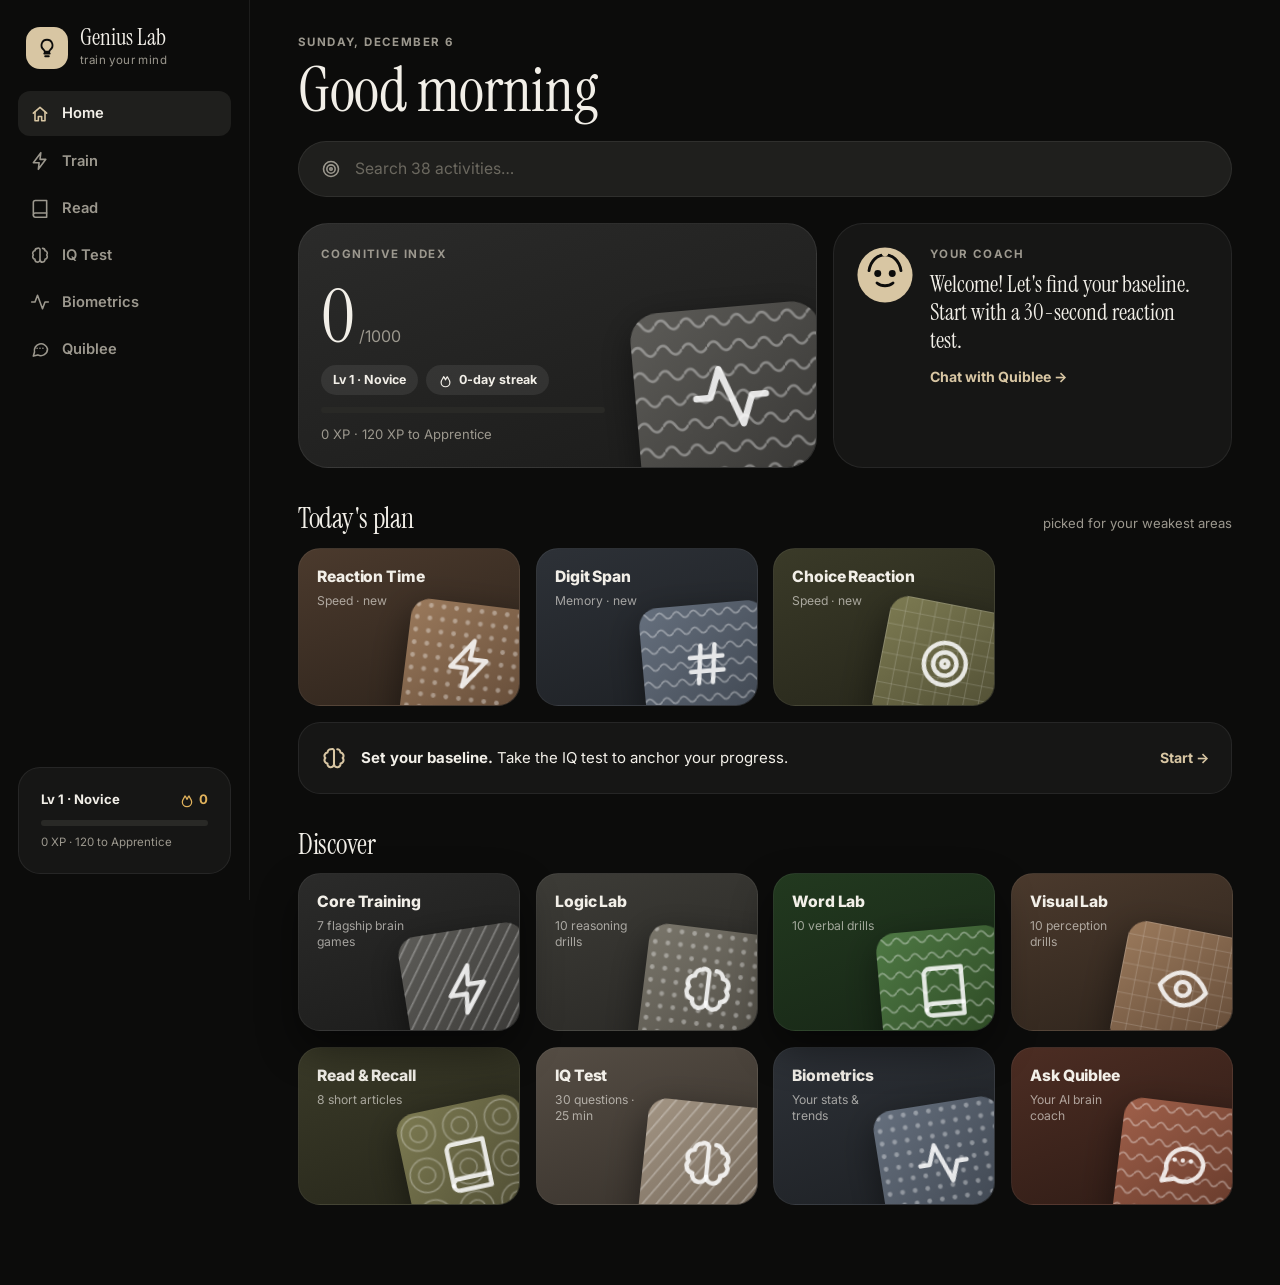
==== index.html @ 384ceb2b "Build Genius Lab brain-training app Turn the puzzle library into a full single-page app: seven core " ====
<!doctype html>
<html lang="en">
<head>
<meta charset="UTF-8">
<meta name="viewport" content="width=device-width, initial-scale=1.0, viewport-fit=cover">
<meta name="description" content="Genius Lab: train reaction time, memory, focus, maths and reading comprehension, and take a built-in IQ test.">
<meta name="theme-color" content="#0c0c0b">
<title>Genius Lab</title>
<link rel="preconnect" href="https://fonts.googleapis.com">
<link rel="preconnect" href="https://fonts.gstatic.com" crossorigin>
<link rel="stylesheet" href="https://fonts.googleapis.com/css2?family=Instrument+Serif:ital@0;1&family=Inter:wght@400;500;600;700;800&display=swap">
<link rel="stylesheet" href="app/style.css">
</head>
<body>
  <div class="shell">
    <aside class="sidebar">
      <a class="brand" href="#/">
        <div class="brand-badge" aria-hidden="true">
          <svg viewBox="0 0 24 24" fill="none" stroke="currentColor" stroke-width="2" stroke-linecap="round" stroke-linejoin="round"><path d="M9 18h6M10 21h4M12 3a6 6 0 0 0-3.6 10.8c.7.5 1.1 1.3 1.1 2.2h5c0-.9.4-1.7 1.1-2.2A6 6 0 0 0 12 3z"/></svg>
        </div>
        <div>
          <div class="brand-title">Genius Lab</div>
          <div class="brand-subtitle">train your mind</div>
        </div>
      </a>

      <nav class="side-nav" id="side-nav" aria-label="Main"></nav>

      <div class="side-level card" id="side-level"></div>
    </aside>

    <main class="view" id="view" tabindex="-1"></main>
  </div>

  <nav class="tabbar" id="tabbar" aria-label="Main"></nav>
  <div class="toast" id="toast" role="status" aria-live="polite"></div>

  <script src="app/js/core.js"></script>
  <script src="app/js/games-speed.js"></script>
  <script src="app/js/games-memory.js"></script>
  <script src="app/js/games-focus.js"></script>
  <script src="app/js/drills.js"></script>
  <script src="app/js/articles.js"></script>
  <script src="app/js/reading.js"></script>
  <script src="app/js/iq-questions.js"></script>
  <script src="app/js/iq.js"></script>
  <script src="app/js/biometrics.js"></script>
  <script src="app/js/coach.js"></script>
  <script src="app/js/pages.js"></script>
</body>
</html>
---- app/style.css ----
/* Genius Lab: a dark, earthy, tactile interface.
   Near-black canvas, muted stone/moss/clay tiles, serif display type,
   and tilted "objects" peeking out of each card. */

:root {
  color-scheme: dark;
  --bg: #0c0c0b;
  --surface: #161615;
  --surface-2: #1f1f1d;
  --surface-3: #292926;
  --line: rgba(255, 255, 255, 0.07);
  --line-strong: rgba(255, 255, 255, 0.13);
  --ink: #f2efe8;
  --ink-soft: #9c988e;
  --ink-faint: #6b685f;
  --sand: #d8c6a3;
  --accent: var(--sand);
  --good: #8fc27f;
  --bad: #e0735f;
  --warn: #e0b25c;
  --mx-gray: #8c887e;
  --mx-faint: rgba(255, 255, 255, 0.08);

  --c-speed: #e0b25c;
  --c-memory: #b59ad6;
  --c-focus: #d97a68;
  --c-numeracy: #7fb8a8;
  --c-verbal: #9cc08a;
  --c-reasoning: #c9b99a;
  --c-perception: #8fb3d9;

  --r-xl: 30px;
  --r-lg: 22px;
  --r-md: 16px;
  --r-sm: 11px;
  --shadow: 0 18px 40px rgba(0, 0, 0, 0.45);
  --serif: 'Instrument Serif', 'Iowan Old Style', Georgia, serif;
  --sans: 'Inter', -apple-system, BlinkMacSystemFont, 'Segoe UI', Roboto, sans-serif;
  --mono: 'JetBrains Mono', 'SF Mono', Consolas, monospace;
}

* { box-sizing: border-box; }
html { -webkit-text-size-adjust: 100%; }

body {
  margin: 0;
  min-height: 100vh;
  background: var(--bg);
  color: var(--ink);
  font-family: var(--sans);
  font-size: 15px;
  line-height: 1.5;
  -webkit-font-smoothing: antialiased;
}

a { color: inherit; text-decoration: none; }
button { font: inherit; color: inherit; }
kbd {
  font-family: var(--mono);
  font-size: 0.75em;
  padding: 1px 6px;
  border-radius: 6px;
  border: 1px solid var(--line-strong);
  background: var(--surface-2);
}
.ic { width: 20px; height: 20px; flex: none; }
.muted { color: var(--ink-soft); }
.small { font-size: 0.82rem; }
.strong { font-weight: 700; }
.center { text-align: center; }
.mono { font-family: var(--mono); }
.mt { margin-top: 22px; }
.grow { flex: 1; min-width: 0; display: flex; flex-direction: column; }
.up { color: var(--good); }
.down { color: var(--bad); }
.good { color: var(--good); }
.bad { color: var(--bad); }
[hidden] { display: none !important; }

/* ---------- shell ---------- */

.shell {
  display: grid;
  grid-template-columns: 250px minmax(0, 1fr);
  min-height: 100vh;
}

.sidebar {
  position: sticky;
  top: 0;
  height: 100vh;
  padding: 26px 18px;
  display: flex;
  flex-direction: column;
  gap: 22px;
  border-right: 1px solid var(--line);
}

.brand { display: flex; align-items: center; gap: 12px; padding: 0 8px; }
.brand-badge {
  width: 42px; height: 42px;
  border-radius: 14px;
  background: var(--sand);
  color: var(--bg);
  display: grid; place-items: center;
}
.brand-badge svg { width: 22px; height: 22px; }
.brand-title { font-family: var(--serif); font-size: 1.45rem; line-height: 1; }
.brand-subtitle { font-size: 0.72rem; color: var(--ink-soft); letter-spacing: 0.4px; margin-top: 3px; }

.side-nav { display: flex; flex-direction: column; gap: 3px; }
.side-nav a {
  display: flex; align-items: center; gap: 12px;
  padding: 11px 12px;
  border-radius: 12px;
  color: var(--ink-soft);
  font-weight: 600;
  font-size: 0.92rem;
  transition: background 0.15s, color 0.15s;
}
.side-nav a:hover { background: var(--surface); color: var(--ink); }
.side-nav a.active { background: var(--surface-2); color: var(--ink); }
.side-nav a.active .ic { color: var(--sand); }

.side-level { margin-top: auto; padding: 16px; }
.lvl-top { display: flex; justify-content: space-between; align-items: center; font-size: 0.82rem; font-weight: 700; margin-bottom: 10px; }
.lvl-streak { display: inline-flex; align-items: center; gap: 4px; color: var(--warn); }
.lvl-streak .ic { width: 16px; height: 16px; }
.lvl-foot { font-size: 0.72rem; color: var(--ink-soft); margin-top: 8px; }

.bar { height: 6px; border-radius: 99px; background: var(--surface-3); overflow: hidden; }
.bar > div { height: 100%; background: var(--sand); border-radius: 99px; transition: width 0.4s ease; }

.view {
  padding: 34px clamp(16px, 4vw, 48px) 80px;
  max-width: 1180px;
  width: 100%;
  outline: none;
}
.view.enter { animation: enter 0.35s ease both; }
@keyframes enter { from { opacity: 0; transform: translateY(8px); } to { opacity: 1; transform: none; } }

.tabbar { display: none; }

.toast {
  position: fixed;
  left: 50%;
  bottom: 28px;
  transform: translate(-50%, 20px);
  background: var(--sand);
  color: var(--bg);
  font-weight: 700;
  font-size: 0.9rem;
  padding: 12px 20px;
  border-radius: 99px;
  box-shadow: var(--shadow);
  opacity: 0;
  pointer-events: none;
  transition: opacity 0.25s, transform 0.25s;
  z-index: 50;
}
.toast.show { opacity: 1; transform: translate(-50%, 0); }

/* ---------- type ---------- */

.display {
  font-family: var(--serif);
  font-weight: 400;
  letter-spacing: -0.3px;
  line-height: 1.05;
  margin: 0;
}
h1.display { font-size: clamp(2.1rem, 4.5vw, 3rem); }
h1.display.huge { font-size: clamp(2.6rem, 6vw, 3.8rem); }
h2.display { font-size: 1.75rem; }
h3 { font-size: 0.95rem; font-weight: 700; margin: 0 0 12px; letter-spacing: 0.1px; }
.eyebrow { font-size: 0.72rem; font-weight: 700; letter-spacing: 1.4px; text-transform: uppercase; color: var(--ink-soft); margin-bottom: 8px; }
.lede { max-width: 620px; margin: 12px 0 0; font-size: 1rem; }
.link { color: var(--sand); font-weight: 700; font-size: 0.88rem; }

.page-head { margin-bottom: 26px; }
.back { display: inline-flex; align-items: center; gap: 4px; color: var(--ink-soft); font-weight: 600; font-size: 0.86rem; margin-bottom: 16px; }
.back .ic { width: 16px; height: 16px; }
.back:hover { color: var(--ink); }
.title-row { display: flex; align-items: center; gap: 16px; }
.title-row h1 { font-family: var(--serif); font-weight: 400; font-size: clamp(2rem, 4vw, 2.6rem); margin: 0; line-height: 1.05; }
.title-row p { margin: 4px 0 0; }
.mod-icon {
  width: 52px; height: 52px; flex: none;
  border-radius: 16px;
  display: grid; place-items: center;
  background: color-mix(in srgb, var(--c) 18%, var(--surface));
  color: var(--c);
}
.mod-icon .ic { width: 26px; height: 26px; }

.sec-head { display: flex; align-items: baseline; justify-content: space-between; gap: 12px; margin: 36px 0 14px; }
.sec-blurb { margin: -8px 0 14px; }

/* ---------- cards & buttons ---------- */

.card {
  background: var(--surface);
  border: 1px solid var(--line);
  border-radius: var(--r-lg);
  padding: 22px;
}

.btn {
  display: inline-flex; align-items: center; justify-content: center; gap: 8px;
  border: none;
  border-radius: 99px;
  padding: 12px 20px;
  font-weight: 700;
  font-size: 0.92rem;
  cursor: pointer;
  transition: transform 0.12s, background 0.15s, opacity 0.15s;
  white-space: nowrap;
}
.btn .ic { width: 18px; height: 18px; }
.btn:hover { transform: translateY(-1px); }
.btn:active { transform: scale(0.98); }
.btn:disabled { opacity: 0.4; cursor: not-allowed; transform: none; }
.btn.primary { background: var(--sand); color: var(--bg); }
.btn.ghost { background: var(--surface-2); color: var(--ink); border: 1px solid var(--line-strong); }
.btn.ghost.on { border-color: var(--warn); color: var(--warn); }
.btn.danger { color: var(--bad); }
.btn.big { padding: 16px 28px; font-size: 1rem; }
.btn.small { padding: 8px 14px; font-size: 0.8rem; }
.btn-row { display: flex; gap: 10px; flex-wrap: wrap; justify-content: center; margin-top: 18px; }

.icon-btn {
  width: 42px; height: 42px; flex: none;
  border-radius: 50%;
  border: 1px solid var(--line-strong);
  background: var(--surface);
  display: grid; place-items: center;
  cursor: pointer;
  color: var(--ink-soft);
}
.icon-btn:hover { color: var(--ink); }

.chip {
  display: inline-flex; align-items: center; gap: 6px;
  padding: 6px 12px;
  border-radius: 99px;
  background: rgba(255, 255, 255, 0.08);
  font-size: 0.78rem;
  font-weight: 700;
}
.chip .ic { width: 15px; height: 15px; }
.chip.warn { color: var(--bad); }

.seg { display: inline-flex; gap: 4px; padding: 4px; border-radius: 99px; background: var(--surface-2); border: 1px solid var(--line); flex-wrap: wrap; justify-content: center; }
.seg button, .seg a { border: none; background: transparent; padding: 8px 14px; border-radius: 99px; font-weight: 700; font-size: 0.84rem; color: var(--ink-soft); cursor: pointer; }
.seg button.on, .seg a:hover { background: var(--surface-3); color: var(--ink); }
.sec-tabs { position: sticky; top: 10px; z-index: 5; margin-bottom: 4px; backdrop-filter: blur(10px); background: rgba(31, 31, 29, 0.85); }

.kpis { display: grid; grid-template-columns: repeat(3, 1fr); gap: 12px; margin-bottom: 8px; }
.kpis.tight { grid-template-columns: 1fr 1fr; margin: 16px 0; }
.kpi { background: var(--surface); border: 1px solid var(--line); border-radius: var(--r-md); padding: 14px 16px; }
.kpis.tight .kpi { background: var(--surface-2); }
.kpi span { display: block; font-size: 0.75rem; color: var(--ink-soft); font-weight: 600; }
.kpi b { font-size: 1.6rem; font-weight: 800; letter-spacing: -0.5px; }
.kpi small { font-size: 0.8rem; color: var(--ink-soft); margin-left: 3px; font-weight: 600; }

/* ---------- tiles (the reference "Discover" cards) ---------- */

.tone-stone { --t1: #3d3c37; --t2: #292825; --art-a: #7a766b; --art-b: #4b4841; }
.tone-moss { --t1: #22391f; --t2: #172616; --art-a: #4f7a45; --art-b: #28421f; }
.tone-clay { --t1: #4b3a2d; --t2: #2d231b; --art-a: #9b7a5c; --art-b: #5c4533; }
.tone-olive { --t1: #3a3a28; --t2: #26261a; --art-a: #7d7b52; --art-b: #4a4830; }
.tone-slate { --t1: #2d3137; --t2: #1d2024; --art-a: #66707e; --art-b: #3b424c; }
.tone-taupe { --t1: #554d44; --t2: #37312b; --art-a: #a39584; --art-b: #6b5f51; }
.tone-ash { --t1: #2b2b2a; --t2: #1b1b1a; --art-a: #5d5c58; --art-b: #353432; }
.tone-rust { --t1: #4c2d23; --t2: #2e1b15; --art-a: #a0604a; --art-b: #5e3527; }

[class*="tone-"] { background: linear-gradient(160deg, var(--t1), var(--t2)); }

.tiles { display: grid; grid-template-columns: repeat(auto-fill, minmax(200px, 1fr)); gap: 16px; }
.tiles.three { grid-template-columns: repeat(auto-fill, minmax(220px, 1fr)); }

.tile {
  position: relative;
  overflow: hidden;
  min-height: 158px;
  border-radius: var(--r-lg);
  padding: 16px 18px;
  border: 1px solid rgba(255, 255, 255, 0.06);
  display: flex;
  flex-direction: column;
  gap: 4px;
  transition: transform 0.25s cubic-bezier(.2, .8, .2, 1), box-shadow 0.25s;
  animation: tile-in 0.5s cubic-bezier(.2, .8, .2, 1) both;
  animation-delay: calc(var(--i, 0) * 40ms);
}
@keyframes tile-in { from { opacity: 0; transform: translateY(14px) scale(0.98); } to { opacity: 1; transform: none; } }
.tile:hover { transform: translateY(-4px) rotate(-0.6deg); box-shadow: var(--shadow); }
.tile:hover .tile-art { transform: rotate(calc(var(--rot) * 1.4)) translate(-4px, -6px); }
.tile-label { font-weight: 800; font-size: 0.98rem; letter-spacing: -0.1px; position: relative; z-index: 1; max-width: 75%; }
.tile-meta { font-size: 0.76rem; color: rgba(242, 239, 232, 0.62); position: relative; z-index: 1; max-width: 52%; line-height: 1.35; }
.tile-badge {
  position: absolute; top: 14px; right: 14px; z-index: 2;
  font-size: 0.72rem; font-weight: 800;
  padding: 3px 9px; border-radius: 99px;
  background: rgba(0, 0, 0, 0.35);
  display: inline-flex; align-items: center; gap: 3px;
}
.tile-badge .ic { width: 12px; height: 12px; }
.tile-done { position: absolute; bottom: 14px; left: 16px; z-index: 2; width: 24px; height: 24px; border-radius: 50%; background: var(--good); color: var(--bg); display: grid; place-items: center; }
.tile-done .ic { width: 14px; height: 14px; }

.tile-art {
  position: absolute;
  right: -14px;
  bottom: -26px;
  width: 58%;
  max-width: 150px;
  aspect-ratio: 1;
  transform: rotate(var(--rot));
  transition: transform 0.35s cubic-bezier(.2, .8, .2, 1);
  filter: drop-shadow(0 12px 18px rgba(0, 0, 0, 0.45));
  pointer-events: none;
}
.tile-art svg { width: 100%; height: 100%; display: block; color: rgba(255, 255, 255, 0.9); }
.tile-art .art-icon { color: rgba(255, 255, 255, 0.85); }

/* The reference's playful, floating overlap for the Discover grid */
.tiles.discover { grid-template-columns: repeat(auto-fill, minmax(210px, 1fr)); }
.tiles.discover .tile:nth-child(1) { transform: translateX(-6px) rotate(-1.2deg); z-index: 1; box-shadow: var(--shadow); }
.tiles.discover .tile:nth-child(3) { transform: translate(8px, 10px) rotate(1deg); z-index: 1; box-shadow: var(--shadow); }
.tiles.discover .tile:hover { transform: translateY(-4px); }

/* ---------- home ---------- */

.home-head { margin-bottom: 18px; }
.search {
  display: flex; align-items: center; gap: 12px;
  background: var(--surface-2);
  border: 1px solid var(--line);
  border-radius: 99px;
  padding: 14px 22px;
  margin-bottom: 26px;
  color: var(--ink-soft);
}
.search input { flex: 1; background: none; border: none; outline: none; color: var(--ink); font: inherit; font-size: 0.98rem; }
.search input::placeholder { color: var(--ink-faint); }
.search:focus-within { border-color: var(--line-strong); }

.home-hero { display: grid; grid-template-columns: 1.3fr 1fr; gap: 16px; }
.hero-card { position: relative; overflow: hidden; display: flex; flex-direction: column; gap: 12px; min-height: 220px; border-radius: var(--r-xl); }
.hero-card .bar { max-width: 60%; }
.hero-card .tile-art { width: 40%; max-width: 190px; bottom: -30px; right: -10px; }
.hero-num { font-family: var(--serif); font-size: 4.6rem; line-height: 0.95; }
.hero-num small { font-family: var(--sans); font-size: 1rem; color: var(--ink-soft); margin-left: 4px; }
.hero-row { display: flex; gap: 8px; flex-wrap: wrap; position: relative; z-index: 1; }
.coach-card { display: flex; gap: 16px; align-items: flex-start; border-radius: var(--r-xl); transition: transform 0.2s; }
.coach-card:hover { transform: translateY(-3px); }
.coach-line { font-family: var(--serif); font-size: 1.45rem; line-height: 1.2; margin-bottom: 12px; }
.quiblee-avatar { width: 44px; height: 44px; flex: none; }
.quiblee-avatar.big { width: 58px; height: 58px; }
.quiblee-avatar svg, .msg-av svg { width: 100%; height: 100%; display: block; }

.banner { display: flex; align-items: center; gap: 14px; margin-top: 16px; }
.banner .ic { color: var(--sand); width: 26px; height: 26px; }
.banner > div { flex: 1; }

.recent { list-style: none; margin: 0; padding: 0; }
.recent li + li { border-top: 1px solid var(--line); }
.recent a { display: flex; align-items: center; gap: 14px; padding: 12px 4px; }
.recent a:hover b { color: var(--sand); }
.mod-dot { width: 36px; height: 36px; border-radius: 12px; display: grid; place-items: center; background: color-mix(in srgb, var(--c) 18%, var(--surface)); color: var(--c); flex: none; }
.mod-dot .ic { width: 18px; height: 18px; }
.score-pill { font-weight: 800; font-size: 0.8rem; background: var(--surface-3); padding: 4px 10px; border-radius: 99px; }

/* ---------- game layout ---------- */

.game-layout { display: grid; grid-template-columns: minmax(0, 1fr) 320px; gap: 18px; align-items: start; }
.side { display: flex; flex-direction: column; gap: 18px; }
.stage-card { padding: 0; overflow: hidden; border-radius: var(--r-xl); }
.stage { min-height: 460px; padding: 26px; display: flex; flex-direction: column; justify-content: center; gap: 16px; position: relative; }
.howto p { margin: 0 0 10px; font-size: 0.9rem; }
.howto p:last-child { margin: 0; }

.hist-top { display: flex; justify-content: space-between; align-items: flex-end; margin-bottom: 10px; }
.hist-label { font-size: 0.72rem; color: var(--ink-soft); font-weight: 600; }
.hist-best { font-weight: 800; font-size: 1.05rem; }
.hist-score b { font-family: var(--serif); font-size: 2.2rem; font-weight: 400; line-height: 1; }
.hist-score span { color: var(--ink-soft); font-size: 0.8rem; margin-left: 2px; }
.hist-spark svg { width: 100%; height: auto; }
.hist-list { list-style: none; padding: 0; margin: 10px 0; font-size: 0.84rem; }
.hist-list li { display: flex; justify-content: space-between; gap: 8px; padding: 6px 0; border-top: 1px solid var(--line); }
.spark { display: block; }

.intro { display: flex; flex-direction: column; align-items: center; text-align: center; gap: 14px; }
.intro h2 { font-family: var(--serif); font-weight: 400; font-size: 2rem; margin: 0; }
.intro p { margin: 0; max-width: 380px; }
.intro-icon { width: 76px; height: 76px; border-radius: 24px; display: grid; place-items: center; background: color-mix(in srgb, var(--c) 18%, var(--surface-2)); color: var(--c); transform: rotate(-6deg); box-shadow: var(--shadow); }
.intro-icon .ic { width: 36px; height: 36px; }

.result { display: flex; flex-direction: column; align-items: center; text-align: center; gap: 8px; }
.result-badge { display: inline-flex; align-items: center; gap: 6px; padding: 6px 14px; border-radius: 99px; background: var(--surface-3); font-size: 0.78rem; font-weight: 800; }
.result-badge .ic { width: 16px; height: 16px; }
.result-badge.best { background: var(--sand); color: var(--bg); }
.result-big { font-family: var(--serif); font-size: 5rem; line-height: 1; margin-top: 6px; }
.result-big span { font-family: var(--sans); font-size: 1rem; color: var(--ink-soft); margin-left: 6px; }
.result-sub { color: var(--ink-soft); }
.result-rows { display: flex; flex-wrap: wrap; justify-content: center; gap: 10px; margin-top: 10px; }
.result-rows div { background: var(--surface-2); border: 1px solid var(--line); border-radius: var(--r-sm); padding: 10px 14px; min-width: 110px; }
.result-rows span { display: block; font-size: 0.72rem; color: var(--ink-soft); font-weight: 600; }
.result-rows b { font-size: 1.05rem; }
.result-xp { display: flex; gap: 16px; font-size: 0.8rem; font-weight: 700; color: var(--sand); margin-top: 8px; }
.note { display: inline-flex; gap: 8px; align-items: center; font-weight: 700; font-size: 0.88rem; padding: 8px 14px; border-radius: 99px; background: rgba(143, 194, 127, 0.12); }

.span-head { display: flex; justify-content: space-between; align-items: center; gap: 10px; font-weight: 700; font-size: 0.9rem; }
.nb-bar { height: 5px; border-radius: 99px; background: var(--surface-3); overflow: hidden; }
.nb-bar > div { height: 100%; background: var(--sand); transition: width 0.25s linear; }

/* reaction */
.stage:has(.rt-panel) { padding: 0; }
.rt-panel {
  min-height: 460px;
  display: flex; flex-direction: column; align-items: center; justify-content: center;
  gap: 6px;
  cursor: pointer;
  user-select: none;
  -webkit-user-select: none;
  touch-action: manipulation;
  transition: background 0.08s;
  text-align: center;
  padding: 20px;
}
.rt-panel.idle { background: linear-gradient(160deg, #2b2b2a, #1b1b1a); }
.rt-panel.wait { background: linear-gradient(160deg, #5a2a22, #3a1a15); }
.rt-panel.go { background: linear-gradient(160deg, #3f7a3a, #2b5a28); }
.rt-panel.early { background: linear-gradient(160deg, #4d2f25, #2e1b15); }
.rt-panel.hit { background: linear-gradient(160deg, #3d3c37, #292825); }
.rt-big { font-family: var(--serif); font-size: 4.4rem; line-height: 1; }
.rt-big small { font-family: var(--sans); font-size: 1.2rem; margin-left: 4px; color: var(--ink-soft); }
.rt-big .ic { width: 64px; height: 64px; color: var(--sand); }
.rt-title { font-weight: 800; font-size: 1.1rem; }
.rt-sub { color: rgba(242, 239, 232, 0.65); font-size: 0.9rem; }
.rt-dots { display: flex; gap: 6px; margin-top: 14px; }
.rt-dots i { width: 9px; height: 9px; border-radius: 50%; background: rgba(255, 255, 255, 0.18); }
.rt-dots i.on { background: var(--sand); }

.trial-bars { display: flex; gap: 10px; align-items: flex-end; height: 130px; margin: 14px 0 4px; }
.trial-bar { width: 38px; height: 100%; display: flex; flex-direction: column; justify-content: flex-end; align-items: center; gap: 4px; font-size: 0.72rem; }
.trial-fill { width: 100%; border-radius: 4px 4px 0 0; min-height: 4px; }
.trial-bar span { font-weight: 700; order: -1; }
.trial-bar em { font-style: normal; color: var(--ink-soft); }

/* choice reaction */
.cr-head { display: flex; justify-content: space-between; font-weight: 700; }
.cr-pads { display: grid; grid-template-columns: repeat(4, 1fr); gap: 12px; }
.cr-pad {
  aspect-ratio: 1;
  border-radius: var(--r-lg);
  border: 2px solid color-mix(in srgb, var(--pc) 45%, transparent);
  background: color-mix(in srgb, var(--pc) 10%, var(--surface-2));
  cursor: pointer;
  font-weight: 800; font-size: 1.3rem;
  color: var(--ink-soft);
  transition: background 0.06s, transform 0.08s;
  touch-action: manipulation;
}
.cr-pad.lit { background: var(--pc); color: var(--bg); transform: scale(1.04); box-shadow: 0 0 40px color-mix(in srgb, var(--pc) 50%, transparent); }
.cr-pad.bad { background: var(--bad); color: var(--bg); }
.cr-pad.good { outline: 3px solid var(--good); }

/* digit span & grid */
.flash { font-family: var(--serif); font-size: 8rem; text-align: center; min-height: 160px; line-height: 160px; }
.pop { animation: pop 0.25s ease; }
@keyframes pop { from { transform: scale(0.7); opacity: 0.2; } to { transform: none; opacity: 1; } }
.entry { display: flex; justify-content: center; gap: 8px; flex-wrap: wrap; }
.entry i { width: 38px; height: 50px; border-radius: 10px; border: 1px solid var(--line-strong); display: grid; place-items: center; font-style: normal; font-weight: 800; font-size: 1.3rem; }
.entry i.on { border-color: var(--sand); background: var(--surface-2); }
.numpad { display: grid; grid-template-columns: repeat(3, 1fr); gap: 10px; max-width: 300px; margin: 0 auto; width: 100%; }
.numpad button { padding: 16px 0; border-radius: 14px; border: 1px solid var(--line); background: var(--surface-2); font-size: 1.3rem; font-weight: 700; cursor: pointer; display: grid; place-items: center; }
.numpad button:active { transform: scale(0.96); }
.numpad .soft { color: var(--ink-soft); }
.numpad .go { background: var(--sand); color: var(--bg); }
.verdict { display: flex; flex-direction: column; align-items: center; gap: 6px; font-weight: 800; font-size: 1.4rem; }
.verdict .ic { width: 54px; height: 54px; }
.verdict.good { color: var(--good); }
.verdict.bad { color: var(--bad); }
.verdict .muted { font-weight: 500; }

.mgrid { display: grid; grid-template-columns: repeat(var(--n), 1fr); gap: 8px; width: min(100%, 380px); margin: 0 auto; }
.mgrid button { aspect-ratio: 1; border-radius: 12px; border: 1px solid var(--line); background: var(--surface-2); cursor: pointer; transition: background 0.15s, transform 0.1s; }
.mgrid button.lit { background: var(--c-memory); transform: scale(1.04); }
.mgrid button.good { background: var(--good); }
.mgrid button.bad { background: var(--bad); }
.mgrid button.miss { outline: 2px dashed var(--c-memory); }

.nb-grid { display: grid; grid-template-columns: repeat(3, 1fr); gap: 10px; width: min(100%, 300px); margin: 0 auto; }
.nb-grid div { aspect-ratio: 1; border-radius: 14px; background: var(--surface-2); border: 1px solid var(--line); transition: background 0.1s; }
.nb-grid div.on { background: var(--c-memory); }
.nb-match { align-self: center; }
.nb-match.hit { background: var(--good); }
.nb-match.fa { background: var(--bad); }

/* stroop & maths */
.stroop-word { font-size: clamp(3rem, 9vw, 4.6rem); font-weight: 900; letter-spacing: 2px; text-align: center; min-height: 110px; display: grid; place-items: center; }
.stroop-btns { display: grid; grid-template-columns: repeat(2, 1fr); gap: 10px; }
.stroop-btns button { display: flex; align-items: center; gap: 10px; padding: 16px; border-radius: 14px; border: 1px solid var(--line); background: var(--surface-2); cursor: pointer; font-weight: 700; text-transform: capitalize; }
.stroop-btns i { width: 18px; height: 18px; border-radius: 50%; }
.stroop-btns kbd { margin-left: auto; }
.shake { animation: shake 0.3s; }
@keyframes shake { 25% { transform: translateX(-8px); } 75% { transform: translateX(8px); } }

.mm-problem { font-family: var(--serif); font-size: clamp(2.6rem, 7vw, 3.8rem); text-align: center; }
.mm-input {
  width: 100%;
  background: var(--surface-2);
  border: 1px solid var(--line-strong);
  border-radius: 14px;
  padding: 14px 18px;
  color: var(--ink);
  font: inherit;
  font-size: 1.3rem;
  font-weight: 700;
  text-align: center;
  outline: none;
}
.mm-input:focus { border-color: var(--sand); }

/* ---------- drills ---------- */

.dr-prompt { font-size: 1.15rem; font-weight: 600; text-align: center; line-height: 1.55; }
.dr-prompt b { color: var(--sand); }
.dr-visual { display: flex; justify-content: center; min-height: 60px; }
.dr-hidden { width: 100%; min-height: 150px; display: grid; place-items: center; font-family: var(--serif); font-size: 4rem; color: var(--ink-faint); background: var(--surface-2); border-radius: var(--r-md); }
.dr-opts { display: grid; grid-template-columns: repeat(var(--cols, 2), minmax(0, 1fr)); gap: 10px; }
.dr-opts button {
  padding: 14px 12px;
  border-radius: 14px;
  border: 1px solid var(--line-strong);
  background: var(--surface-2);
  cursor: pointer;
  font-weight: 700;
  font-size: 0.95rem;
  transition: transform 0.1s, border-color 0.15s, background 0.15s;
  display: grid; place-items: center;
  text-align: center;
  line-height: 1.3;
}
.dr-opts button:hover { border-color: var(--sand); }
.dr-opts button:active { transform: scale(0.97); }
.dr-opts button.good { background: rgba(143, 194, 127, 0.18); border-color: var(--good); }
.dr-opts button.bad { background: rgba(224, 115, 95, 0.18); border-color: var(--bad); }
.dr-opts.tiles { gap: 6px; width: min(100%, 420px); margin: 0 auto; }
.dr-opts.tiles button { padding: 0; aspect-ratio: 1; overflow: hidden; }
.dr-opts.tiles.glyphs, .dr-opts.tiles.pats { gap: 10px; }
.dr-opts.tiles.pats button { padding: 10px; }
.dr-opts.tiles.chars button { font-size: 1.35rem; font-family: var(--mono); }
.swatch { width: 100%; height: 100%; display: block; }
.dr-form { display: flex; gap: 10px; }
.dr-form .mm-input { text-transform: uppercase; }
.dr-fb { min-height: 44px; display: flex; flex-direction: column; align-items: center; gap: 2px; font-weight: 700; text-align: center; }
.dr-fb span { display: inline-flex; align-items: center; gap: 6px; }
.dr-fb .ic { width: 18px; height: 18px; }

.seq { font-family: var(--serif); font-size: 2.1rem; font-weight: 400; letter-spacing: 1px; }
.sym { font-size: 1.2em; }
.sym.s1 { color: var(--c-speed); }
.sym.s2 { color: var(--c-memory); }
.sym.s3 { color: var(--c-numeracy); }
.premises { font-weight: 500; color: var(--ink); margin-bottom: 10px; }
.premises i, .concl i { color: var(--sand); font-style: italic; }
.concl { font-weight: 700; border-top: 1px dashed var(--line-strong); padding-top: 10px; }
.cmp { display: grid; grid-template-columns: 1fr 1fr; gap: 12px; margin-top: 6px; }
.cmp div { background: var(--surface-2); border-radius: 14px; padding: 16px; font-size: 1.2rem; }
.cmp span { display: block; font-size: 0.72rem; color: var(--ink-soft); letter-spacing: 1px; font-weight: 800; }
.numgrid { border-collapse: separate; border-spacing: 8px; }
.numgrid td { width: 64px; height: 56px; text-align: center; font-size: 1.3rem; font-weight: 800; background: var(--surface-2); border-radius: 12px; }
.numgrid td.gap { background: transparent; border: 2px dashed var(--sand); color: var(--sand); }
.letters { display: flex; justify-content: center; gap: 6px; flex-wrap: wrap; margin-bottom: 6px; }
.letters i { font-style: normal; font-family: var(--mono); font-weight: 800; font-size: 1.35rem; width: 40px; height: 48px; display: grid; place-items: center; background: var(--surface-2); border: 1px solid var(--line-strong); border-radius: 10px; }
.letters i.gap { border: 2px dashed var(--sand); color: var(--sand); }
.word { font-family: var(--serif); font-weight: 400; font-size: 1.7rem; display: block; margin-top: 4px; }
.bridge { display: flex; align-items: center; justify-content: center; gap: 12px; font-size: 1.5rem; }
.bridge span { color: var(--sand); letter-spacing: 2px; }
.blank { color: var(--sand); }
.glyph { color: var(--ink); }
.vis-svg { width: min(100%, 320px); height: auto; color: var(--ink); }
.vis-svg.half { width: 100%; }
.vis-svg.clock { width: 180px; }
.vis-svg.sym, .vis-svg.target { width: 190px; }
.pair { display: grid; grid-template-columns: 1fr 1fr; gap: 14px; width: min(100%, 360px); }
.pair svg { background: var(--surface-2); border-radius: 14px; padding: 6px; }

/* ---------- reading ---------- */

.read-stage { justify-content: flex-start; }
.read-bar { display: flex; align-items: center; justify-content: space-between; gap: 10px; flex-wrap: wrap; }
.prose { font-family: var(--serif); font-size: 1.32rem; line-height: 1.62; max-width: 660px; margin: 0 auto; color: #ece8df; }
.prose p { margin: 0 0 1em; }
.quiz-q { border-top: 1px solid var(--line); padding-top: 18px; }
.quiz-n { font-size: 0.72rem; font-weight: 800; letter-spacing: 1.2px; text-transform: uppercase; color: var(--ink-soft); }
.quiz-text { font-weight: 700; font-size: 1.05rem; margin: 6px 0 12px; }
.quiz-text.big { font-family: var(--serif); font-weight: 400; font-size: 1.7rem; line-height: 1.25; }
.options { display: grid; gap: 8px; }
.option {
  display: flex; align-items: center; gap: 12px;
  text-align: left;
  padding: 12px 14px;
  border-radius: 14px;
  border: 1px solid var(--line-strong);
  background: var(--surface-2);
  cursor: pointer;
  font-weight: 600;
  transition: border-color 0.15s, background 0.15s;
}
.option:hover { border-color: var(--sand); }
.option.picked, .mx-opt.picked { border-color: var(--sand); background: rgba(216, 198, 163, 0.12); }
.opt-key { width: 26px; height: 26px; flex: none; border-radius: 8px; display: grid; place-items: center; background: var(--surface-3); font-size: 0.76rem; font-weight: 800; color: var(--ink-soft); }
.picked .opt-key { background: var(--sand); color: var(--bg); }

.review { display: flex; flex-direction: column; gap: 8px; width: 100%; text-align: left; margin-top: 14px; }
.review-item { display: flex; gap: 10px; padding: 12px 14px; border-radius: 14px; background: var(--surface-2); border: 1px solid var(--line); }
.review-item > .ic { flex: none; margin-top: 2px; }
.review-item.good > .ic, .review-item.good summary .ic { color: var(--good); }
.review-item.bad > .ic, .review-item.bad summary .ic { color: var(--bad); }
.review-item .small { margin-top: 4px; }
details.review-item { display: block; }
details.review-item summary { display: flex; gap: 10px; align-items: center; cursor: pointer; list-style: none; }
details.review-item summary::-webkit-details-marker { display: none; }
.review-body { padding: 10px 0 0 30px; }
.review-mx { display: flex; gap: 16px; align-items: center; margin-bottom: 8px; flex-wrap: wrap; }
.review-mx .mx-grid { width: 180px; }
.review-mx .mx-opt { width: 70px; }

/* ---------- IQ test ---------- */

.iq-intro { display: grid; grid-template-columns: minmax(0, 1fr) 320px; gap: 18px; align-items: start; }
.iq-hero { position: relative; overflow: hidden; border-radius: var(--r-xl); padding: 30px; display: flex; flex-direction: column; gap: 20px; min-height: 380px; }
.iq-hero .tile-art { width: 34%; max-width: 200px; right: -10px; bottom: -30px; }
.iq-hero .btn { align-self: flex-start; position: relative; z-index: 1; }
.iq-facts { display: flex; gap: 34px; }
.iq-facts b { display: block; font-family: var(--serif); font-weight: 400; font-size: 3.4rem; line-height: 1; }
.iq-facts span { color: var(--ink-soft); font-size: 0.85rem; }
.iq-sections { display: flex; gap: 8px; flex-wrap: wrap; }
.iq-rules { margin: 0; padding-left: 18px; color: rgba(242, 239, 232, 0.78); max-width: 60%; }
.iq-rules li { margin-bottom: 6px; }
.note-card p { margin: 0; }

.iq-top { padding: 16px 20px; margin-bottom: 14px; display: flex; flex-direction: column; gap: 12px; }
.iq-top-row { display: flex; align-items: center; gap: 10px; }
.iq-top-row .strong { margin-right: auto; }
.iq-q { border-radius: var(--r-xl); padding: 26px; display: flex; flex-direction: column; gap: 20px; }
.mx-grid { display: grid; grid-template-columns: repeat(3, 1fr); gap: 6px; width: min(100%, 330px); margin: 0 auto; padding: 8px; background: var(--surface-2); border-radius: 18px; }
.mx-cell { aspect-ratio: 1; background: var(--surface); border-radius: 12px; display: grid; place-items: center; color: var(--ink); }
.mx-q { font-family: var(--serif); font-size: 2.6rem; color: var(--sand); }
.mx-svg { width: 86%; height: 86%; }
.mx-opts { display: grid; grid-template-columns: repeat(6, 1fr); gap: 10px; }
.mx-opt { position: relative; aspect-ratio: 1; border-radius: 14px; border: 1px solid var(--line-strong); background: var(--surface-2); cursor: pointer; display: grid; place-items: center; color: var(--ink); padding: 6px; transition: border-color 0.15s; }
.mx-opt:hover { border-color: var(--sand); }
.mx-opt .opt-key { position: absolute; top: 5px; left: 5px; width: 20px; height: 20px; font-size: 0.66rem; }
.iq-nav { display: flex; gap: 10px; justify-content: space-between; margin: 14px 0; }
.iq-nav #iq-next { margin-left: auto; }
.iq-dots { display: grid; grid-template-columns: repeat(15, 1fr); gap: 6px; padding: 14px; }
.iq-dots button { aspect-ratio: 1; border-radius: 8px; border: 1px solid var(--line); background: var(--surface-2); font-size: 0.72rem; font-weight: 700; color: var(--ink-soft); cursor: pointer; padding: 0; }
.iq-dots button.done { background: var(--surface-3); color: var(--ink); }
.iq-dots button.cur { border-color: var(--sand); color: var(--sand); }
.iq-dots button.flag { box-shadow: inset 0 -3px 0 var(--warn); }

.report-grid { display: grid; grid-template-columns: 1.1fr 1fr; gap: 18px; margin-bottom: 18px; }
.iq-score { border-radius: var(--r-xl); text-align: center; display: flex; flex-direction: column; align-items: center; gap: 6px; }
.iq-big { font-family: var(--serif); font-size: 7rem; line-height: 0.95; margin-top: 8px; }
.iq-class { font-weight: 800; font-size: 1.1rem; color: var(--sand); }
.bell { width: 100%; height: auto; margin-top: 12px; }
.axis-label { font-size: 11px; fill: var(--ink-soft); font-family: var(--sans); }
.axis-label.strong { fill: var(--ink); font-weight: 700; }
.meter { margin-bottom: 12px; }
.meter-top { display: flex; justify-content: space-between; font-size: 0.88rem; margin-bottom: 6px; }
.resume { max-width: 520px; margin: 40px auto; }

/* ---------- biometrics ---------- */

.bio-hero { position: relative; overflow: hidden; border-radius: var(--r-xl); display: grid; grid-template-columns: 1fr 300px; gap: 20px; align-items: center; padding: 30px; }
.bio-hero .tile-art { width: 24%; max-width: 170px; left: 36%; right: auto; bottom: -50px; opacity: 0.8; }
.bio-index { position: relative; z-index: 1; }
.bio-num { font-family: var(--serif); font-size: clamp(4.5rem, 10vw, 6.6rem); line-height: 0.9; }
.bio-num small { font-family: var(--sans); font-size: 1rem; color: var(--ink-soft); margin-left: 6px; }
.bio-delta { font-weight: 800; margin: 10px 0 18px; color: var(--ink-soft); }
.bio-delta.up { color: var(--good); }
.bio-delta.down { color: var(--bad); }
.bio-delta span { font-weight: 500; color: var(--ink-soft); }
.bio-meta { display: flex; flex-wrap: wrap; gap: 8px 22px; font-size: 0.85rem; color: var(--ink-soft); }
.bio-meta b { color: var(--ink); margin-left: 4px; }
.bio-radar { position: relative; z-index: 1; }
.radar { width: 100%; height: auto; display: block; }
.radar-label { font-size: 11px; fill: var(--ink-soft); font-weight: 700; font-family: var(--sans); }

.vitals { display: grid; grid-template-columns: repeat(4, 1fr); gap: 12px; margin: 18px 0; }
.vital { background: var(--surface); border: 1px solid var(--line); border-radius: var(--r-md); padding: 16px; display: flex; flex-direction: column; gap: 2px; }
.vital-top { display: flex; justify-content: space-between; align-items: center; font-size: 0.74rem; font-weight: 700; color: var(--ink-soft); letter-spacing: 0.3px; }
.vital-top i { width: 8px; height: 8px; border-radius: 50%; }
.vital b { font-size: 1.75rem; font-weight: 800; letter-spacing: -0.6px; }
.vital small { font-size: 0.8rem; color: var(--ink-soft); margin-left: 3px; font-weight: 600; }
.vital em { font-style: normal; font-size: 0.74rem; color: var(--ink-faint); }

.bio-grid { display: grid; grid-template-columns: 1.4fr 1fr; gap: 18px; margin-bottom: 18px; }
.chart-card { position: relative; }
.card-head { display: flex; justify-content: space-between; align-items: baseline; gap: 10px; margin-bottom: 14px; flex-wrap: wrap; }
.card-head h3 { margin: 0; }
.line-chart { width: 100%; height: auto; display: block; }
.line-chart .grid { stroke: var(--line); }
.line-chart .hit { fill: transparent; cursor: crosshair; }
.line-chart .xhair { stroke: var(--line-strong); stroke-dasharray: 3 3; }
.empty-chart, .empty-state { color: var(--ink-soft); font-size: 0.9rem; padding: 30px 10px; text-align: center; }
.empty-state { display: flex; align-items: center; gap: 16px; text-align: left; margin-bottom: 18px; padding: 20px 22px; }
.empty-state > div { flex: 1; }
.empty-state .ic { width: 30px; height: 30px; color: var(--sand); }
.heat { width: 100%; height: auto; display: block; }
.heat rect { stroke: none; }
.heat .h0, .heat-legend .h0 { fill: var(--surface-3); background: var(--surface-3); }
.heat .h1, .heat-legend .h1 { fill: #4e4637; background: #4e4637; }
.heat .h2, .heat-legend .h2 { fill: #7d6d50; background: #7d6d50; }
.heat .h3, .heat-legend .h3 { fill: #ab9670; background: #ab9670; }
.heat .h4, .heat-legend .h4 { fill: #e3cfa6; background: #e3cfa6; }
.heat-legend { display: flex; align-items: center; justify-content: flex-end; gap: 4px; font-size: 0.72rem; color: var(--ink-soft); margin-top: 8px; }
.heat-legend i { width: 11px; height: 11px; border-radius: 3px; }
.heat-legend span { margin: 0 4px; }

.hbars { display: flex; flex-direction: column; gap: 10px; }
.hbar { display: grid; grid-template-columns: 92px 1fr 36px; align-items: center; gap: 10px; font-size: 0.84rem; padding: 2px 0; }
.hbar-label { color: var(--ink-soft); font-weight: 600; }
.hbar-track { height: 10px; background: var(--surface-2); border-radius: 0 4px 4px 0; }
.hbar-fill { height: 100%; border-radius: 0 4px 4px 0; min-width: 2px; }
.hbar b { text-align: right; }

.tip {
  position: absolute;
  z-index: 10;
  pointer-events: none;
  background: var(--surface-3);
  border: 1px solid var(--line-strong);
  border-radius: 10px;
  padding: 8px 11px;
  font-size: 0.78rem;
  line-height: 1.4;
  box-shadow: var(--shadow);
  opacity: 0;
  transition: opacity 0.1s;
  max-width: 180px;
}
.tip.show { opacity: 1; }

.insights { list-style: none; margin: 0; padding: 0; display: flex; flex-direction: column; gap: 10px; }
.insights li { display: flex; gap: 10px; font-size: 0.88rem; align-items: flex-start; }
.insights .ic { color: var(--sand); width: 18px; height: 18px; margin-top: 2px; }

.table-wrap { overflow-x: auto; }
.stats-table { width: 100%; border-collapse: collapse; font-size: 0.86rem; font-variant-numeric: tabular-nums; }
.stats-table th { text-align: left; font-size: 0.7rem; letter-spacing: 1px; text-transform: uppercase; color: var(--ink-soft); font-weight: 700; padding: 8px 10px; border-bottom: 1px solid var(--line-strong); white-space: nowrap; }
.stats-table td { padding: 9px 10px; border-bottom: 1px solid var(--line); white-space: nowrap; }
.stats-table td a:hover { color: var(--sand); }
.method { margin-top: 18px; }
.method p { margin: 0; max-width: 820px; }

/* ---------- chat ---------- */

.chat { display: flex; flex-direction: column; height: calc(100vh - 68px); max-width: 820px; margin: 0 auto; }
.chat-head { display: flex; align-items: center; gap: 14px; padding-bottom: 16px; border-bottom: 1px solid var(--line); }
.chat-head .quiblee-avatar { width: 52px; height: 52px; }
.chat-title { flex: 1; }
.chat-title h1 { font-size: 2.2rem; }
.dot { display: inline-block; width: 8px; height: 8px; border-radius: 50%; background: var(--ink-faint); margin-right: 6px; vertical-align: middle; }
.dot.live { background: var(--good); box-shadow: 0 0 0 4px rgba(143, 194, 127, 0.18); }
.key-panel { margin-top: 14px; display: flex; flex-direction: column; gap: 10px; }
.key-panel p { margin: 0; }
.key-panel .mm-input { text-transform: none; text-align: left; font-size: 1rem; }
.key-panel .btn.small { align-self: flex-start; }
.chat-log { flex: 1; overflow-y: auto; padding: 22px 2px; display: flex; flex-direction: column; gap: 14px; }
.msg { display: flex; gap: 10px; max-width: 86%; animation: enter 0.25s ease both; }
.msg.user { align-self: flex-end; }
.msg-av { width: 32px; height: 32px; flex: none; margin-top: 2px; }
.msg-body { padding: 12px 16px; border-radius: 18px; font-size: 0.95rem; line-height: 1.55; }
.msg.assistant .msg-body { background: var(--surface); border: 1px solid var(--line); border-top-left-radius: 6px; }
.msg.user .msg-body { background: var(--sand); color: var(--bg); font-weight: 600; border-top-right-radius: 6px; }
.msg-body a { color: var(--sand); font-weight: 700; text-decoration: underline; text-underline-offset: 3px; }
.msg-body ul { margin: 6px 0; padding-left: 20px; }
.msg-body li { margin: 3px 0; }
.typing { display: inline-flex; gap: 4px; padding: 4px 0; }
.typing i { width: 7px; height: 7px; border-radius: 50%; background: var(--ink-soft); animation: blink 1s infinite; }
.typing i:nth-child(2) { animation-delay: 0.15s; }
.typing i:nth-child(3) { animation-delay: 0.3s; }
@keyframes blink { 0%, 100% { opacity: 0.25; } 50% { opacity: 1; } }
.chips { display: flex; gap: 8px; overflow-x: auto; padding: 4px 0 12px; scrollbar-width: none; }
.chip-btn { flex: none; border: 1px solid var(--line-strong); background: var(--surface); border-radius: 99px; padding: 8px 14px; font-size: 0.82rem; font-weight: 600; cursor: pointer; color: var(--ink-soft); }
.chip-btn:hover { color: var(--ink); border-color: var(--sand); }
.chat-input { display: flex; gap: 10px; background: var(--surface-2); border: 1px solid var(--line-strong); border-radius: 99px; padding: 6px 6px 6px 20px; }
.chat-input input { flex: 1; background: none; border: none; outline: none; color: var(--ink); font: inherit; font-size: 1rem; min-width: 0; }
.chat-input input::placeholder { color: var(--ink-faint); }
.send { width: 44px; height: 44px; border-radius: 50%; border: none; background: var(--sand); color: var(--bg); display: grid; place-items: center; cursor: pointer; }

/* ---------- responsive ---------- */

@media (max-width: 1080px) {
  .vitals { grid-template-columns: repeat(2, 1fr); }
  .bio-grid, .report-grid { grid-template-columns: 1fr; }
}

@media (max-width: 960px) {
  .game-layout, .iq-intro { grid-template-columns: 1fr; }
  .mx-opts { grid-template-columns: repeat(3, 1fr); }
}

@media (max-width: 820px) {
  .shell { grid-template-columns: 1fr; }
  .sidebar { display: none; }
  .view { padding: 22px 16px 110px; }
  .tabbar {
    display: grid;
    grid-template-columns: repeat(6, 1fr);
    position: fixed;
    left: 10px; right: 10px;
    bottom: max(10px, env(safe-area-inset-bottom));
    background: rgba(22, 22, 21, 0.92);
    backdrop-filter: blur(16px);
    -webkit-backdrop-filter: blur(16px);
    border: 1px solid var(--line-strong);
    border-radius: 24px;
    padding: 6px;
    z-index: 20;
  }
  .tabbar a { display: flex; flex-direction: column; align-items: center; gap: 2px; padding: 7px 0; border-radius: 16px; font-size: 0.62rem; font-weight: 700; color: var(--ink-soft); }
  .tabbar a .ic { width: 20px; height: 20px; }
  .tabbar a.active { background: var(--surface-3); color: var(--ink); }
  .tabbar a.active .ic { color: var(--sand); }
  .home-hero { grid-template-columns: 1fr; }
  .bio-hero { grid-template-columns: 1fr; }
  .bio-radar { max-width: 300px; margin: 0 auto; width: 100%; }
  .kpis { grid-template-columns: 1fr 1fr 1fr; gap: 8px; }
  .kpi b { font-size: 1.25rem; }
  .chat { height: calc(100vh - 150px); }
  .iq-rules { max-width: 100%; }
  .iq-dots { grid-template-columns: repeat(10, 1fr); }
  .stage { min-height: 400px; padding: 18px; }
  .rt-panel { min-height: 400px; }
}

@media (max-width: 520px) {
  .tiles, .tiles.three, .tiles.discover { grid-template-columns: 1fr 1fr; gap: 12px; }
  .tile { min-height: 142px; padding: 14px; }
  .tile-label { font-size: 0.88rem; max-width: 100%; }
  .tile-meta { display: none; }
  .tiles.discover .tile:nth-child(3) { transform: translate(4px, 8px) rotate(1deg); }
  .cr-pads { gap: 8px; }
  .hero-num { font-size: 3.8rem; }
  .iq-facts { gap: 22px; }
  .iq-facts b { font-size: 2.6rem; }
  .result-big { font-size: 4rem; }
  .numgrid td { width: 52px; height: 48px; }
  .hbar { grid-template-columns: 76px 1fr 30px; }
  .msg { max-width: 94%; }
  .dr-opts[style*="--cols:5"] { grid-template-columns: repeat(3, 1fr); }
}

@media (prefers-reduced-motion: reduce) {
  *, *::before, *::after { animation-duration: 0.01ms !important; transition-duration: 0.01ms !important; }
}

/* review rows keep ink text; only the icon carries the verdict colour */
.review-item.good, .review-item.bad { color: var(--ink); }
@media (max-width: 520px) {
  .hero-card .tile-art { width: 34%; bottom: -34px; }
  .hero-card .bar { max-width: 100%; }
}
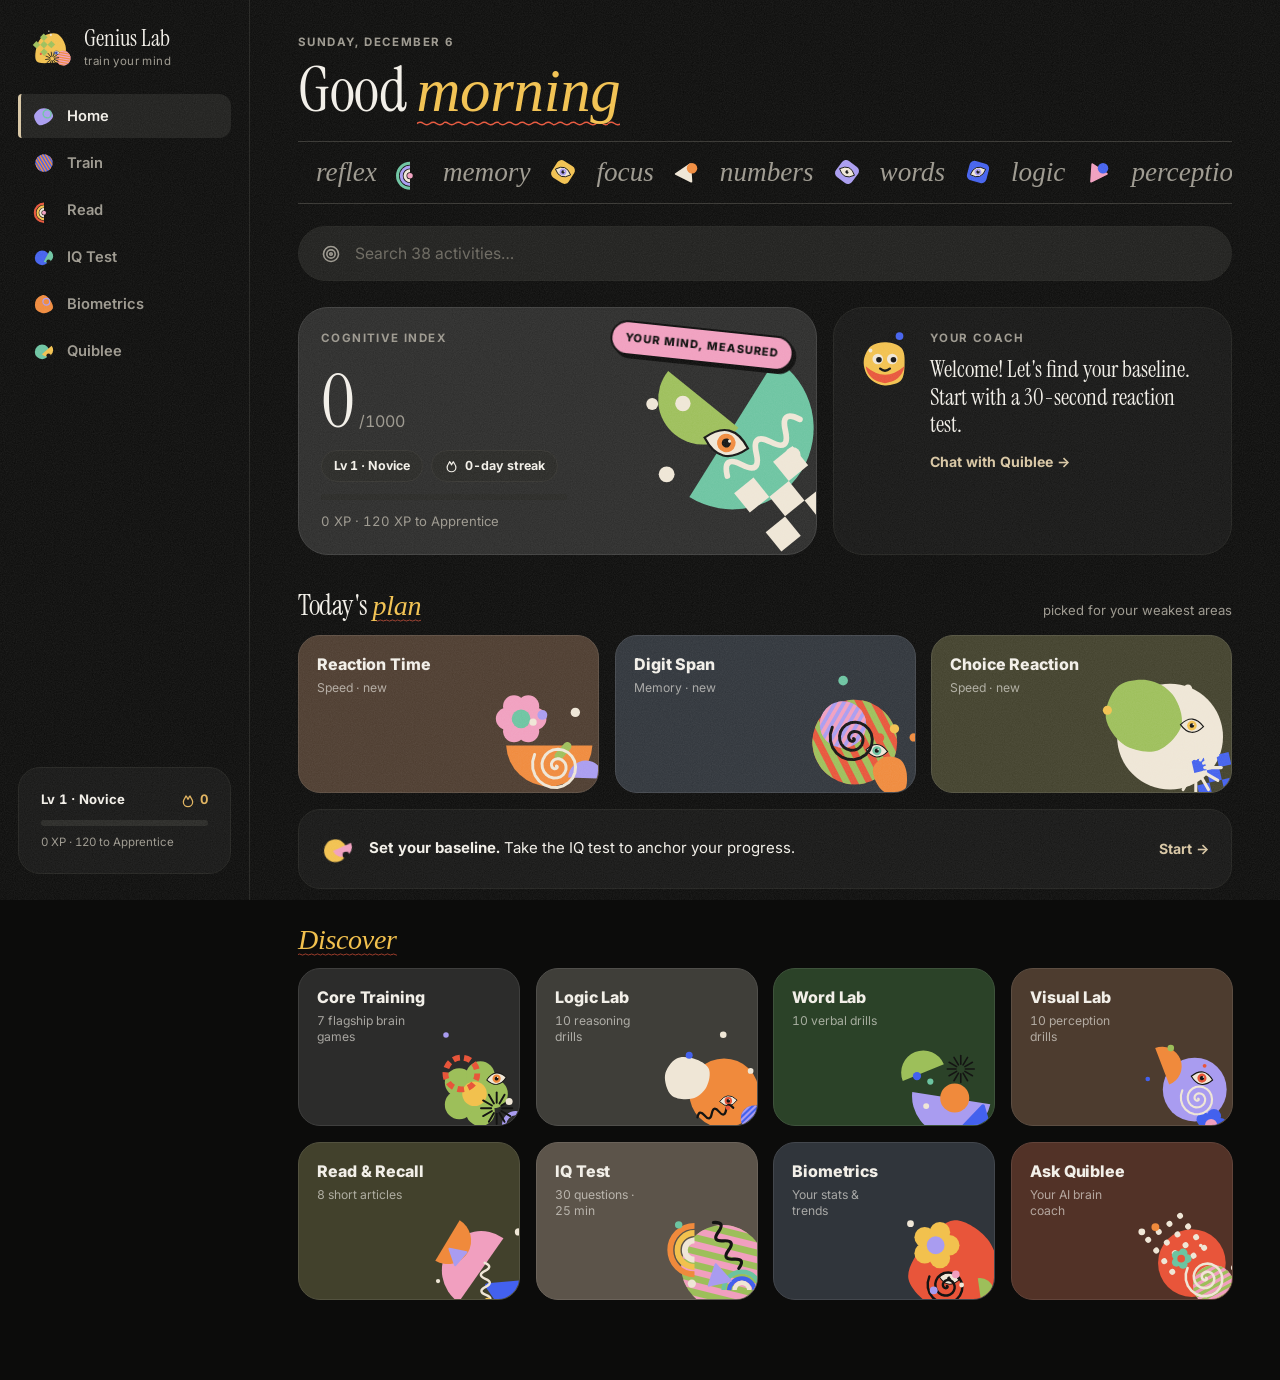
==== commit bdec80a2: "Turn the interface into a generative art piece Add a seeded generative art engine (art.js): every ac" ====
--- a/index.html
+++ b/index.html
@@ -15,9 +15,7 @@
   <div class="shell">
     <aside class="sidebar">
       <a class="brand" href="#/">
-        <div class="brand-badge" aria-hidden="true">
-          <svg viewBox="0 0 24 24" fill="none" stroke="currentColor" stroke-width="2" stroke-linecap="round" stroke-linejoin="round"><path d="M9 18h6M10 21h4M12 3a6 6 0 0 0-3.6 10.8c.7.5 1.1 1.3 1.1 2.2h5c0-.9.4-1.7 1.1-2.2A6 6 0 0 0 12 3z"/></svg>
-        </div>
+        <div class="brand-badge" aria-hidden="true"></div>
         <div>
           <div class="brand-title">Genius Lab</div>
           <div class="brand-subtitle">train your mind</div>
@@ -36,6 +34,7 @@
   <div class="toast" id="toast" role="status" aria-live="polite"></div>
 
   <script src="app/js/core.js"></script>
+  <script src="app/js/art.js"></script>
   <script src="app/js/games-speed.js"></script>
   <script src="app/js/games-memory.js"></script>
   <script src="app/js/games-focus.js"></script>
--- a/app/style.css
+++ b/app/style.css
@@ -8,8 +8,8 @@
   --surface: #161615;
   --surface-2: #1f1f1d;
   --surface-3: #292926;
-  --line: rgba(255, 255, 255, 0.07);
-  --line-strong: rgba(255, 255, 255, 0.13);
+  --line: #232320;
+  --line-strong: #363531;
   --ink: #f2efe8;
   --ink-soft: #9c988e;
   --ink-faint: #6b685f;
@@ -19,7 +19,19 @@
   --bad: #e0735f;
   --warn: #e0b25c;
   --mx-gray: #8c887e;
-  --mx-faint: rgba(255, 255, 255, 0.08);
+  --mx-faint: #2c2b28;
+  --sand-hover: #e7d8b9;
+  --good-bg: #1d2a1a;
+  --bad-bg: #2f1d18;
+  --pick-bg: #2b271f;
+
+  --tomato: #e8553a;
+  --cobalt: #4361ee;
+  --butter: #f2c14e;
+  --mint: #6cc4a1;
+  --pink: #f19fbf;
+  --lilac: #a99cf0;
+  --cream: #efe6d6;
 
   --c-speed: #e0b25c;
   --c-memory: #b59ad6;
@@ -33,7 +45,6 @@
   --r-lg: 22px;
   --r-md: 16px;
   --r-sm: 11px;
-  --shadow: 0 18px 40px rgba(0, 0, 0, 0.45);
   --serif: 'Instrument Serif', 'Iowan Old Style', Georgia, serif;
   --sans: 'Inter', -apple-system, BlinkMacSystemFont, 'Segoe UI', Roboto, sans-serif;
   --mono: 'JetBrains Mono', 'SF Mono', Consolas, monospace;
@@ -51,6 +62,7 @@
   font-size: 15px;
   line-height: 1.5;
   -webkit-font-smoothing: antialiased;
+  font-variant-numeric: tabular-nums;
 }
 
 a { color: inherit; text-decoration: none; }
@@ -97,14 +109,9 @@
 }
 
 .brand { display: flex; align-items: center; gap: 12px; padding: 0 8px; }
-.brand-badge {
-  width: 42px; height: 42px;
-  border-radius: 14px;
-  background: var(--sand);
-  color: var(--bg);
-  display: grid; place-items: center;
-}
-.brand-badge svg { width: 22px; height: 22px; }
+.brand-badge { width: 46px; height: 46px; flex: none; transform: rotate(-8deg); transition: transform 0.5s; }
+.brand:hover .brand-badge { transform: rotate(14deg) scale(1.08); }
+.brand-badge svg { width: 100%; height: 100%; display: block; overflow: visible; }
 .brand-title { font-family: var(--serif); font-size: 1.45rem; line-height: 1; }
 .brand-subtitle { font-size: 0.72rem; color: var(--ink-soft); letter-spacing: 0.4px; margin-top: 3px; }
 
@@ -119,8 +126,11 @@
   transition: background 0.15s, color 0.15s;
 }
 .side-nav a:hover { background: var(--surface); color: var(--ink); }
-.side-nav a.active { background: var(--surface-2); color: var(--ink); }
-.side-nav a.active .ic { color: var(--sand); }
+.side-nav a { border-left: 3px solid transparent; }
+.side-nav a.active { background: var(--surface-2); color: var(--ink); border-left-color: var(--sand); border-radius: 4px 12px 12px 4px; }
+.glyph { width: 22px; height: 22px; flex: none; display: block; overflow: visible; transition: transform 0.4s cubic-bezier(.3, 1.6, .5, 1); }
+.side-nav a:hover .glyph { transform: rotate(-14deg) scale(1.12); }
+.side-nav a.active .glyph { transform: rotate(10deg) scale(1.18); }
 
 .side-level { margin-top: auto; padding: 16px; }
 .lvl-top { display: flex; justify-content: space-between; align-items: center; font-size: 0.82rem; font-weight: 700; margin-bottom: 10px; }
@@ -141,6 +151,17 @@
 @keyframes enter { from { opacity: 0; transform: translateY(8px); } to { opacity: 1; transform: none; } }
 
 .tabbar { display: none; }
+
+/* film-grain texture over everything: a texture, not translucency (it never blurs or tints content) */
+body::after {
+  content: '';
+  position: fixed;
+  inset: 0;
+  z-index: 100;
+  pointer-events: none;
+  opacity: 0.07;
+  background-image: url("data:image/svg+xml,%3Csvg xmlns='http://www.w3.org/2000/svg' width='180' height='180'%3E%3Cfilter id='n'%3E%3CfeTurbulence type='fractalNoise' baseFrequency='0.9' numOctaves='3' stitchTiles='stitch'/%3E%3CfeColorMatrix values='0 0 0 0 1 0 0 0 0 1 0 0 0 0 1 0 0 0 1.2 0'/%3E%3C/filter%3E%3Crect width='100%25' height='100%25' filter='url(%23n)'/%3E%3C/svg%3E");
+}
 
 .toast {
   position: fixed;
@@ -153,7 +174,7 @@
   font-size: 0.9rem;
   padding: 12px 20px;
   border-radius: 99px;
-  box-shadow: var(--shadow);
+  border: 1px solid var(--sand-hover);
   opacity: 0;
   pointer-events: none;
   transition: opacity 0.25s, transform 0.25s;
@@ -175,6 +196,13 @@
 h2.display { font-size: 1.75rem; }
 h3 { font-size: 0.95rem; font-weight: 700; margin: 0 0 12px; letter-spacing: 0.1px; }
 .eyebrow { font-size: 0.72rem; font-weight: 700; letter-spacing: 1.4px; text-transform: uppercase; color: var(--ink-soft); margin-bottom: 8px; }
+.display em {
+  font-style: italic;
+  color: var(--butter);
+  padding-bottom: 0.08em;
+  background: url("data:image/svg+xml,%3Csvg xmlns='http://www.w3.org/2000/svg' width='40' height='8' viewBox='0 0 40 8'%3E%3Cpath d='M0 4 Q5 0 10 4 T20 4 T30 4 T40 4' fill='none' stroke='%23e8553a' stroke-width='2.2' stroke-linecap='round'/%3E%3C/svg%3E") repeat-x 0 100% / 0.42em 0.18em;
+}
+.h-glyph { width: 0.9em; height: 0.9em; display: inline-block; vertical-align: -0.08em; margin-right: 0.3em; }
 .lede { max-width: 620px; margin: 12px 0 0; font-size: 1rem; }
 .link { color: var(--sand); font-weight: 700; font-size: 0.88rem; }
 
@@ -185,14 +213,8 @@
 .title-row { display: flex; align-items: center; gap: 16px; }
 .title-row h1 { font-family: var(--serif); font-weight: 400; font-size: clamp(2rem, 4vw, 2.6rem); margin: 0; line-height: 1.05; }
 .title-row p { margin: 4px 0 0; }
-.mod-icon {
-  width: 52px; height: 52px; flex: none;
-  border-radius: 16px;
-  display: grid; place-items: center;
-  background: color-mix(in srgb, var(--c) 18%, var(--surface));
-  color: var(--c);
-}
-.mod-icon .ic { width: 26px; height: 26px; }
+.mod-icon { width: 64px; height: 64px; flex: none; transform: rotate(-6deg); }
+.mod-icon svg { width: 100%; height: 100%; overflow: visible; }
 
 .sec-head { display: flex; align-items: baseline; justify-content: space-between; gap: 12px; margin: 36px 0 14px; }
 .sec-blurb { margin: -8px 0 14px; }
@@ -222,7 +244,9 @@
 .btn:active { transform: scale(0.98); }
 .btn:disabled { opacity: 0.4; cursor: not-allowed; transform: none; }
 .btn.primary { background: var(--sand); color: var(--bg); }
+.btn.primary:hover { background: var(--sand-hover); }
 .btn.ghost { background: var(--surface-2); color: var(--ink); border: 1px solid var(--line-strong); }
+.btn.ghost:hover { border-color: var(--ink-faint); }
 .btn.ghost.on { border-color: var(--warn); color: var(--warn); }
 .btn.danger { color: var(--bad); }
 .btn.big { padding: 16px 28px; font-size: 1rem; }
@@ -244,7 +268,8 @@
   display: inline-flex; align-items: center; gap: 6px;
   padding: 6px 12px;
   border-radius: 99px;
-  background: rgba(255, 255, 255, 0.08);
+  background: var(--surface-3);
+  border: 1px solid var(--line-strong);
   font-size: 0.78rem;
   font-weight: 700;
 }
@@ -254,7 +279,8 @@
 .seg { display: inline-flex; gap: 4px; padding: 4px; border-radius: 99px; background: var(--surface-2); border: 1px solid var(--line); flex-wrap: wrap; justify-content: center; }
 .seg button, .seg a { border: none; background: transparent; padding: 8px 14px; border-radius: 99px; font-weight: 700; font-size: 0.84rem; color: var(--ink-soft); cursor: pointer; }
 .seg button.on, .seg a:hover { background: var(--surface-3); color: var(--ink); }
-.sec-tabs { position: sticky; top: 10px; z-index: 5; margin-bottom: 4px; backdrop-filter: blur(10px); background: rgba(31, 31, 29, 0.85); }
+.sec-tabs { display: flex; position: sticky; top: 10px; z-index: 5; margin-bottom: 4px; background: var(--surface-2); border-color: var(--line-strong); flex-wrap: nowrap; justify-content: flex-start; overflow-x: auto; max-width: 100%; scrollbar-width: none; }
+.sec-tabs a { flex: none; }
 
 .kpis { display: grid; grid-template-columns: repeat(3, 1fr); gap: 12px; margin-bottom: 8px; }
 .kpis.tight { grid-template-columns: 1fr 1fr; margin: 16px 0; }
@@ -266,19 +292,19 @@
 
 /* ---------- tiles (the reference "Discover" cards) ---------- */
 
-.tone-stone { --t1: #3d3c37; --t2: #292825; --art-a: #7a766b; --art-b: #4b4841; }
-.tone-moss { --t1: #22391f; --t2: #172616; --art-a: #4f7a45; --art-b: #28421f; }
-.tone-clay { --t1: #4b3a2d; --t2: #2d231b; --art-a: #9b7a5c; --art-b: #5c4533; }
-.tone-olive { --t1: #3a3a28; --t2: #26261a; --art-a: #7d7b52; --art-b: #4a4830; }
-.tone-slate { --t1: #2d3137; --t2: #1d2024; --art-a: #66707e; --art-b: #3b424c; }
-.tone-taupe { --t1: #554d44; --t2: #37312b; --art-a: #a39584; --art-b: #6b5f51; }
-.tone-ash { --t1: #2b2b2a; --t2: #1b1b1a; --art-a: #5d5c58; --art-b: #353432; }
-.tone-rust { --t1: #4c2d23; --t2: #2e1b15; --art-a: #a0604a; --art-b: #5e3527; }
-
-[class*="tone-"] { background: linear-gradient(160deg, var(--t1), var(--t2)); }
+.tone-stone { --t1: #3f3e39; --art-a: #8a857a; --art-line: #7a756b; --art-ink: #1a1a18; }
+.tone-moss  { --t1: #2b4228; --art-a: #6a9a5c; --art-line: #5a8a4d; --art-ink: #132011; }
+.tone-clay  { --t1: #4d3c2f; --art-a: #b08b68; --art-line: #9c7a59; --art-ink: #2a1f16; }
+.tone-olive { --t1: #42412c; --art-a: #96935f; --art-line: #848152; --art-ink: #22211a; }
+.tone-slate { --t1: #30353b; --art-a: #7d8896; --art-line: #6d7886; --art-ink: #171a1f; }
+.tone-taupe { --t1: #5c544a; --art-a: #bfb19f; --art-line: #ab9e8d; --art-ink: #2b2620; }
+.tone-ash   { --t1: #2c2c2b; --art-a: #75746d; --art-line: #67665f; --art-ink: #151514; }
+.tone-rust  { --t1: #523227; --art-a: #bd775d; --art-line: #a8684f; --art-ink: #2b1610; }
+
+[class*="tone-"] { background: var(--t1); border-color: color-mix(in srgb, var(--t1), #ffffff 9%) !important; }
 
 .tiles { display: grid; grid-template-columns: repeat(auto-fill, minmax(200px, 1fr)); gap: 16px; }
-.tiles.three { grid-template-columns: repeat(auto-fill, minmax(220px, 1fr)); }
+.tiles.three { grid-template-columns: repeat(3, minmax(0, 1fr)); }
 
 .tile {
   position: relative;
@@ -286,24 +312,23 @@
   min-height: 158px;
   border-radius: var(--r-lg);
   padding: 16px 18px;
-  border: 1px solid rgba(255, 255, 255, 0.06);
+  border: 1px solid transparent;
   display: flex;
   flex-direction: column;
   gap: 4px;
-  transition: transform 0.25s cubic-bezier(.2, .8, .2, 1), box-shadow 0.25s;
+  transition: transform 0.25s cubic-bezier(.2, .8, .2, 1), border-color 0.2s;
   animation: tile-in 0.5s cubic-bezier(.2, .8, .2, 1) both;
   animation-delay: calc(var(--i, 0) * 40ms);
 }
 @keyframes tile-in { from { opacity: 0; transform: translateY(14px) scale(0.98); } to { opacity: 1; transform: none; } }
-.tile:hover { transform: translateY(-4px) rotate(-0.6deg); box-shadow: var(--shadow); }
-.tile:hover .tile-art { transform: rotate(calc(var(--rot) * 1.4)) translate(-4px, -6px); }
-.tile-label { font-weight: 800; font-size: 0.98rem; letter-spacing: -0.1px; position: relative; z-index: 1; max-width: 75%; }
-.tile-meta { font-size: 0.76rem; color: rgba(242, 239, 232, 0.62); position: relative; z-index: 1; max-width: 52%; line-height: 1.35; }
+.tile:hover { transform: translateY(-3px); border-color: color-mix(in srgb, var(--t1), #ffffff 22%) !important; }
+.tile-label { font-weight: 800; font-size: 1rem; letter-spacing: -0.1px; position: relative; z-index: 1; max-width: 75%; }
+.tile-meta { font-size: 0.76rem; color: color-mix(in srgb, var(--t1), #f2efe8 62%); position: relative; z-index: 1; max-width: 52%; line-height: 1.35; }
 .tile-badge {
   position: absolute; top: 14px; right: 14px; z-index: 2;
   font-size: 0.72rem; font-weight: 800;
   padding: 3px 9px; border-radius: 99px;
-  background: rgba(0, 0, 0, 0.35);
+  background: var(--bg);
   display: inline-flex; align-items: center; gap: 3px;
 }
 .tile-badge .ic { width: 12px; height: 12px; }
@@ -312,24 +337,47 @@
 
 .tile-art {
   position: absolute;
-  right: -14px;
-  bottom: -26px;
+  right: -22px;
+  bottom: -24px;
   width: 58%;
-  max-width: 150px;
+  max-width: 160px;
   aspect-ratio: 1;
-  transform: rotate(var(--rot));
-  transition: transform 0.35s cubic-bezier(.2, .8, .2, 1);
-  filter: drop-shadow(0 12px 18px rgba(0, 0, 0, 0.45));
   pointer-events: none;
 }
-.tile-art svg { width: 100%; height: 100%; display: block; color: rgba(255, 255, 255, 0.9); }
-.tile-art .art-icon { color: rgba(255, 255, 255, 0.85); }
-
-/* The reference's playful, floating overlap for the Discover grid */
-.tiles.discover { grid-template-columns: repeat(auto-fill, minmax(210px, 1fr)); }
-.tiles.discover .tile:nth-child(1) { transform: translateX(-6px) rotate(-1.2deg); z-index: 1; box-shadow: var(--shadow); }
-.tiles.discover .tile:nth-child(3) { transform: translate(8px, 10px) rotate(1deg); z-index: 1; box-shadow: var(--shadow); }
-.tiles.discover .tile:hover { transform: translateY(-4px); }
+.tile-art svg { width: 100%; height: 100%; display: block; overflow: visible; }
+.artwork .L { transform-box: view-box; transform-origin: 50% 50%; transition: transform 0.7s cubic-bezier(.3, 1.5, .5, 1); }
+.tile:hover .artwork .L, .hero-card:hover .artwork .L, .brand:hover .artwork .L { transform: translate(var(--dx), var(--dy)) rotate(var(--dr)); }
+@keyframes drift { from { transform: translate(0, 0) rotate(0); } to { transform: translate(var(--dx), var(--dy)) rotate(var(--dr)); } }
+
+/* Discover grid: an even four-up grid of the app's areas */
+.tiles.discover { grid-template-columns: repeat(4, minmax(0, 1fr)); }
+@media (max-width: 1080px) { .tiles.discover { grid-template-columns: repeat(2, minmax(0, 1fr)); } }
+
+/* ---------- stickers & ticker ---------- */
+
+.sticker {
+  display: inline-block;
+  font-family: var(--sans);
+  font-size: 0.7rem;
+  font-weight: 800;
+  letter-spacing: 1px;
+  text-transform: uppercase;
+  color: var(--bg);
+  padding: 7px 13px;
+  border-radius: 99px;
+  border: 2px solid var(--bg);
+  box-shadow: 3px 3px 0 var(--bg);
+  white-space: nowrap;
+}
+.sticker.s1 { position: absolute; top: 20px; right: 22px; z-index: 2; background: var(--pink); transform: rotate(6deg); }
+.sticker.s2 { background: var(--butter); transform: rotate(-5deg); margin: 14px 0 0; }
+
+.marquee { overflow: hidden; margin: 6px 0 22px; padding: 10px 0; border-block: 1px solid var(--line-strong); }
+.mq-track { display: flex; align-items: center; width: max-content; animation: marquee 48s linear infinite; }
+.marquee:hover .mq-track { animation-play-state: paused; }
+.mq-word { font-family: var(--serif); font-style: italic; font-size: 1.7rem; color: var(--ink-soft); padding: 0 18px; white-space: nowrap; }
+.mq-glyph { width: 30px; height: 30px; }
+@keyframes marquee { to { transform: translateX(-50%); } }
 
 /* ---------- home ---------- */
 
@@ -349,8 +397,12 @@
 
 .home-hero { display: grid; grid-template-columns: 1.3fr 1fr; gap: 16px; }
 .hero-card { position: relative; overflow: hidden; display: flex; flex-direction: column; gap: 12px; min-height: 220px; border-radius: var(--r-xl); }
-.hero-card .bar { max-width: 60%; }
-.hero-card .tile-art { width: 40%; max-width: 190px; bottom: -30px; right: -10px; }
+.hero-card .bar { max-width: 52%; }
+.hero-card > *:not(.hero-art):not(.sticker) { position: relative; z-index: 1; }
+.hero-art { position: absolute; right: -30px; top: 50%; width: 46%; max-width: 280px; aspect-ratio: 1; transform: translateY(-50%); pointer-events: none; }
+.hero-art svg { width: 100%; height: 100%; overflow: visible; }
+.artwork.big .L { animation: drift 9s ease-in-out infinite alternate; animation-delay: calc(var(--k) * -1.7s); }
+.hero-card:hover .artwork.big .L { animation-play-state: paused; }
 .hero-num { font-family: var(--serif); font-size: 4.6rem; line-height: 0.95; }
 .hero-num small { font-family: var(--sans); font-size: 1rem; color: var(--ink-soft); margin-left: 4px; }
 .hero-row { display: flex; gap: 8px; flex-wrap: wrap; position: relative; z-index: 1; }
@@ -359,18 +411,21 @@
 .coach-line { font-family: var(--serif); font-size: 1.45rem; line-height: 1.2; margin-bottom: 12px; }
 .quiblee-avatar { width: 44px; height: 44px; flex: none; }
 .quiblee-avatar.big { width: 58px; height: 58px; }
-.quiblee-avatar svg, .msg-av svg { width: 100%; height: 100%; display: block; }
+.quiblee-avatar svg, .msg-av svg { width: 100%; height: 100%; display: block; overflow: visible; }
+.quiblee .q-body { transform-box: fill-box; transform-origin: 50% 100%; animation: wobble 3.2s ease-in-out infinite; }
+.quiblee .q-ant { transform-box: fill-box; transform-origin: 0 100%; animation: wobble 2.1s ease-in-out infinite reverse; }
+@keyframes wobble { 0%, 100% { transform: rotate(-3deg) scaleY(1); } 50% { transform: rotate(3deg) scaleY(0.96); } }
 
 .banner { display: flex; align-items: center; gap: 14px; margin-top: 16px; }
-.banner .ic { color: var(--sand); width: 26px; height: 26px; }
+.banner .glyph { width: 34px; height: 34px; transform: rotate(-8deg); }
 .banner > div { flex: 1; }
 
 .recent { list-style: none; margin: 0; padding: 0; }
 .recent li + li { border-top: 1px solid var(--line); }
 .recent a { display: flex; align-items: center; gap: 14px; padding: 12px 4px; }
 .recent a:hover b { color: var(--sand); }
-.mod-dot { width: 36px; height: 36px; border-radius: 12px; display: grid; place-items: center; background: color-mix(in srgb, var(--c) 18%, var(--surface)); color: var(--c); flex: none; }
-.mod-dot .ic { width: 18px; height: 18px; }
+.mod-dot { width: 40px; height: 40px; border-radius: 12px; display: grid; place-items: center; background: var(--surface-2); flex: none; }
+.mod-dot .glyph { width: 28px; height: 28px; }
 .score-pill { font-weight: 800; font-size: 0.8rem; background: var(--surface-3); padding: 4px 10px; border-radius: 99px; }
 
 /* ---------- game layout ---------- */
@@ -395,8 +450,9 @@
 .intro { display: flex; flex-direction: column; align-items: center; text-align: center; gap: 14px; }
 .intro h2 { font-family: var(--serif); font-weight: 400; font-size: 2rem; margin: 0; }
 .intro p { margin: 0; max-width: 380px; }
-.intro-icon { width: 76px; height: 76px; border-radius: 24px; display: grid; place-items: center; background: color-mix(in srgb, var(--c) 18%, var(--surface-2)); color: var(--c); transform: rotate(-6deg); box-shadow: var(--shadow); }
-.intro-icon .ic { width: 36px; height: 36px; }
+.intro-icon { width: 120px; height: 120px; }
+.intro-icon svg { width: 100%; height: 100%; overflow: visible; }
+.intro-icon .L { animation: drift 7s ease-in-out infinite alternate; animation-delay: calc(var(--k) * -1.3s); }
 
 .result { display: flex; flex-direction: column; align-items: center; text-align: center; gap: 8px; }
 .result-badge { display: inline-flex; align-items: center; gap: 6px; padding: 6px 14px; border-radius: 99px; background: var(--surface-3); font-size: 0.78rem; font-weight: 800; }
@@ -410,7 +466,7 @@
 .result-rows span { display: block; font-size: 0.72rem; color: var(--ink-soft); font-weight: 600; }
 .result-rows b { font-size: 1.05rem; }
 .result-xp { display: flex; gap: 16px; font-size: 0.8rem; font-weight: 700; color: var(--sand); margin-top: 8px; }
-.note { display: inline-flex; gap: 8px; align-items: center; font-weight: 700; font-size: 0.88rem; padding: 8px 14px; border-radius: 99px; background: rgba(143, 194, 127, 0.12); }
+.note { display: inline-flex; gap: 8px; align-items: center; font-weight: 700; font-size: 0.88rem; padding: 8px 14px; border-radius: 99px; background: var(--good-bg); border: 1px solid #2f4429; }
 
 .span-head { display: flex; justify-content: space-between; align-items: center; gap: 10px; font-weight: 700; font-size: 0.9rem; }
 .nb-bar { height: 5px; border-radius: 99px; background: var(--surface-3); overflow: hidden; }
@@ -430,18 +486,18 @@
   text-align: center;
   padding: 20px;
 }
-.rt-panel.idle { background: linear-gradient(160deg, #2b2b2a, #1b1b1a); }
-.rt-panel.wait { background: linear-gradient(160deg, #5a2a22, #3a1a15); }
-.rt-panel.go { background: linear-gradient(160deg, #3f7a3a, #2b5a28); }
-.rt-panel.early { background: linear-gradient(160deg, #4d2f25, #2e1b15); }
-.rt-panel.hit { background: linear-gradient(160deg, #3d3c37, #292825); }
+.rt-panel.idle { background: #22221f; }
+.rt-panel.wait { background: #5a2a22; }
+.rt-panel.go { background: #3f7a3a; }
+.rt-panel.early { background: #4d2f25; }
+.rt-panel.hit { background: #33322d; }
 .rt-big { font-family: var(--serif); font-size: 4.4rem; line-height: 1; }
 .rt-big small { font-family: var(--sans); font-size: 1.2rem; margin-left: 4px; color: var(--ink-soft); }
 .rt-big .ic { width: 64px; height: 64px; color: var(--sand); }
 .rt-title { font-weight: 800; font-size: 1.1rem; }
-.rt-sub { color: rgba(242, 239, 232, 0.65); font-size: 0.9rem; }
+.rt-sub { color: #cfcabe; font-size: 0.9rem; }
 .rt-dots { display: flex; gap: 6px; margin-top: 14px; }
-.rt-dots i { width: 9px; height: 9px; border-radius: 50%; background: rgba(255, 255, 255, 0.18); }
+.rt-dots i { width: 9px; height: 9px; border-radius: 50%; background: #4a4943; }
 .rt-dots i.on { background: var(--sand); }
 
 .trial-bars { display: flex; gap: 10px; align-items: flex-end; height: 130px; margin: 14px 0 4px; }
@@ -464,7 +520,7 @@
   transition: background 0.06s, transform 0.08s;
   touch-action: manipulation;
 }
-.cr-pad.lit { background: var(--pc); color: var(--bg); transform: scale(1.04); box-shadow: 0 0 40px color-mix(in srgb, var(--pc) 50%, transparent); }
+.cr-pad.lit { background: var(--pc); color: var(--bg); transform: scale(1.04); }
 .cr-pad.bad { background: var(--bad); color: var(--bg); }
 .cr-pad.good { outline: 3px solid var(--good); }
 
@@ -547,8 +603,8 @@
 }
 .dr-opts button:hover { border-color: var(--sand); }
 .dr-opts button:active { transform: scale(0.97); }
-.dr-opts button.good { background: rgba(143, 194, 127, 0.18); border-color: var(--good); }
-.dr-opts button.bad { background: rgba(224, 115, 95, 0.18); border-color: var(--bad); }
+.dr-opts button.good { background: var(--good-bg); border-color: var(--good); }
+.dr-opts button.bad { background: var(--bad-bg); border-color: var(--bad); }
 .dr-opts.tiles { gap: 6px; width: min(100%, 420px); margin: 0 auto; }
 .dr-opts.tiles button { padding: 0; aspect-ratio: 1; overflow: hidden; }
 .dr-opts.tiles.glyphs, .dr-opts.tiles.pats { gap: 10px; }
@@ -613,7 +669,7 @@
   transition: border-color 0.15s, background 0.15s;
 }
 .option:hover { border-color: var(--sand); }
-.option.picked, .mx-opt.picked { border-color: var(--sand); background: rgba(216, 198, 163, 0.12); }
+.option.picked, .mx-opt.picked { border-color: var(--sand); background: var(--pick-bg); }
 .opt-key { width: 26px; height: 26px; flex: none; border-radius: 8px; display: grid; place-items: center; background: var(--surface-3); font-size: 0.76rem; font-weight: 800; color: var(--ink-soft); }
 .picked .opt-key { background: var(--sand); color: var(--bg); }
 
@@ -635,13 +691,14 @@
 
 .iq-intro { display: grid; grid-template-columns: minmax(0, 1fr) 320px; gap: 18px; align-items: start; }
 .iq-hero { position: relative; overflow: hidden; border-radius: var(--r-xl); padding: 30px; display: flex; flex-direction: column; gap: 20px; min-height: 380px; }
-.iq-hero .tile-art { width: 34%; max-width: 200px; right: -10px; bottom: -30px; }
+.iq-hero .tile-art { width: 40%; max-width: 260px; right: -20px; bottom: -30px; }
+.iq-hero .artwork .L { animation: drift 8s ease-in-out infinite alternate; animation-delay: calc(var(--k) * -1.5s); }
 .iq-hero .btn { align-self: flex-start; position: relative; z-index: 1; }
 .iq-facts { display: flex; gap: 34px; }
 .iq-facts b { display: block; font-family: var(--serif); font-weight: 400; font-size: 3.4rem; line-height: 1; }
 .iq-facts span { color: var(--ink-soft); font-size: 0.85rem; }
 .iq-sections { display: flex; gap: 8px; flex-wrap: wrap; }
-.iq-rules { margin: 0; padding-left: 18px; color: rgba(242, 239, 232, 0.78); max-width: 60%; }
+.iq-rules { margin: 0; padding-left: 18px; color: #d3cec2; max-width: 60%; }
 .iq-rules li { margin-bottom: 6px; }
 .note-card p { margin: 0; }
 
@@ -679,7 +736,6 @@
 /* ---------- biometrics ---------- */
 
 .bio-hero { position: relative; overflow: hidden; border-radius: var(--r-xl); display: grid; grid-template-columns: 1fr 300px; gap: 20px; align-items: center; padding: 30px; }
-.bio-hero .tile-art { width: 24%; max-width: 170px; left: 36%; right: auto; bottom: -50px; opacity: 0.8; }
 .bio-index { position: relative; z-index: 1; }
 .bio-num { font-family: var(--serif); font-size: clamp(4.5rem, 10vw, 6.6rem); line-height: 0.9; }
 .bio-num small { font-family: var(--sans); font-size: 1rem; color: var(--ink-soft); margin-left: 6px; }
@@ -741,7 +797,6 @@
   padding: 8px 11px;
   font-size: 0.78rem;
   line-height: 1.4;
-  box-shadow: var(--shadow);
   opacity: 0;
   transition: opacity 0.1s;
   max-width: 180px;
@@ -768,7 +823,7 @@
 .chat-title { flex: 1; }
 .chat-title h1 { font-size: 2.2rem; }
 .dot { display: inline-block; width: 8px; height: 8px; border-radius: 50%; background: var(--ink-faint); margin-right: 6px; vertical-align: middle; }
-.dot.live { background: var(--good); box-shadow: 0 0 0 4px rgba(143, 194, 127, 0.18); }
+.dot.live { background: var(--good); }
 .key-panel { margin-top: 14px; display: flex; flex-direction: column; gap: 10px; }
 .key-panel p { margin: 0; }
 .key-panel .mm-input { text-transform: none; text-align: left; font-size: 1rem; }
@@ -809,24 +864,20 @@
 }
 
 @media (max-width: 820px) {
-  .shell { grid-template-columns: 1fr; }
+  .shell { grid-template-columns: minmax(0, 1fr); }
   .sidebar { display: none; }
   .view { padding: 22px 16px 110px; }
   .tabbar {
     display: grid;
     grid-template-columns: repeat(6, 1fr);
     position: fixed;
-    left: 10px; right: 10px;
-    bottom: max(10px, env(safe-area-inset-bottom));
-    background: rgba(22, 22, 21, 0.92);
-    backdrop-filter: blur(16px);
-    -webkit-backdrop-filter: blur(16px);
-    border: 1px solid var(--line-strong);
-    border-radius: 24px;
-    padding: 6px;
+    left: 0; right: 0; bottom: 0;
+    background: var(--surface);
+    border-top: 1px solid var(--line-strong);
+    padding: 6px 6px max(6px, env(safe-area-inset-bottom));
     z-index: 20;
   }
-  .tabbar a { display: flex; flex-direction: column; align-items: center; gap: 2px; padding: 7px 0; border-radius: 16px; font-size: 0.62rem; font-weight: 700; color: var(--ink-soft); }
+  .tabbar a { display: flex; flex-direction: column; align-items: center; gap: 2px; padding: 7px 0; border-radius: 12px; font-size: 0.62rem; font-weight: 700; color: var(--ink-soft); }
   .tabbar a .ic { width: 20px; height: 20px; }
   .tabbar a.active { background: var(--surface-3); color: var(--ink); }
   .tabbar a.active .ic { color: var(--sand); }
@@ -844,10 +895,13 @@
 
 @media (max-width: 520px) {
   .tiles, .tiles.three, .tiles.discover { grid-template-columns: 1fr 1fr; gap: 12px; }
+  .sec-tabs { border-radius: 14px; }
   .tile { min-height: 142px; padding: 14px; }
   .tile-label { font-size: 0.88rem; max-width: 100%; }
   .tile-meta { display: none; }
-  .tiles.discover .tile:nth-child(3) { transform: translate(4px, 8px) rotate(1deg); }
+  .mq-word { font-size: 1.3rem; }
+  .hero-art { width: 42%; right: -34px; top: auto; bottom: -26px; transform: none; }
+  .sticker.s1 { top: 14px; right: 14px; font-size: 0.6rem; }
   .cr-pads { gap: 8px; }
   .hero-num { font-size: 3.8rem; }
   .iq-facts { gap: 22px; }
@@ -866,6 +920,5 @@
 /* review rows keep ink text; only the icon carries the verdict colour */
 .review-item.good, .review-item.bad { color: var(--ink); }
 @media (max-width: 520px) {
-  .hero-card .tile-art { width: 34%; bottom: -34px; }
-  .hero-card .bar { max-width: 100%; }
-}
+  .hero-card .bar { max-width: 55%; }
+}
